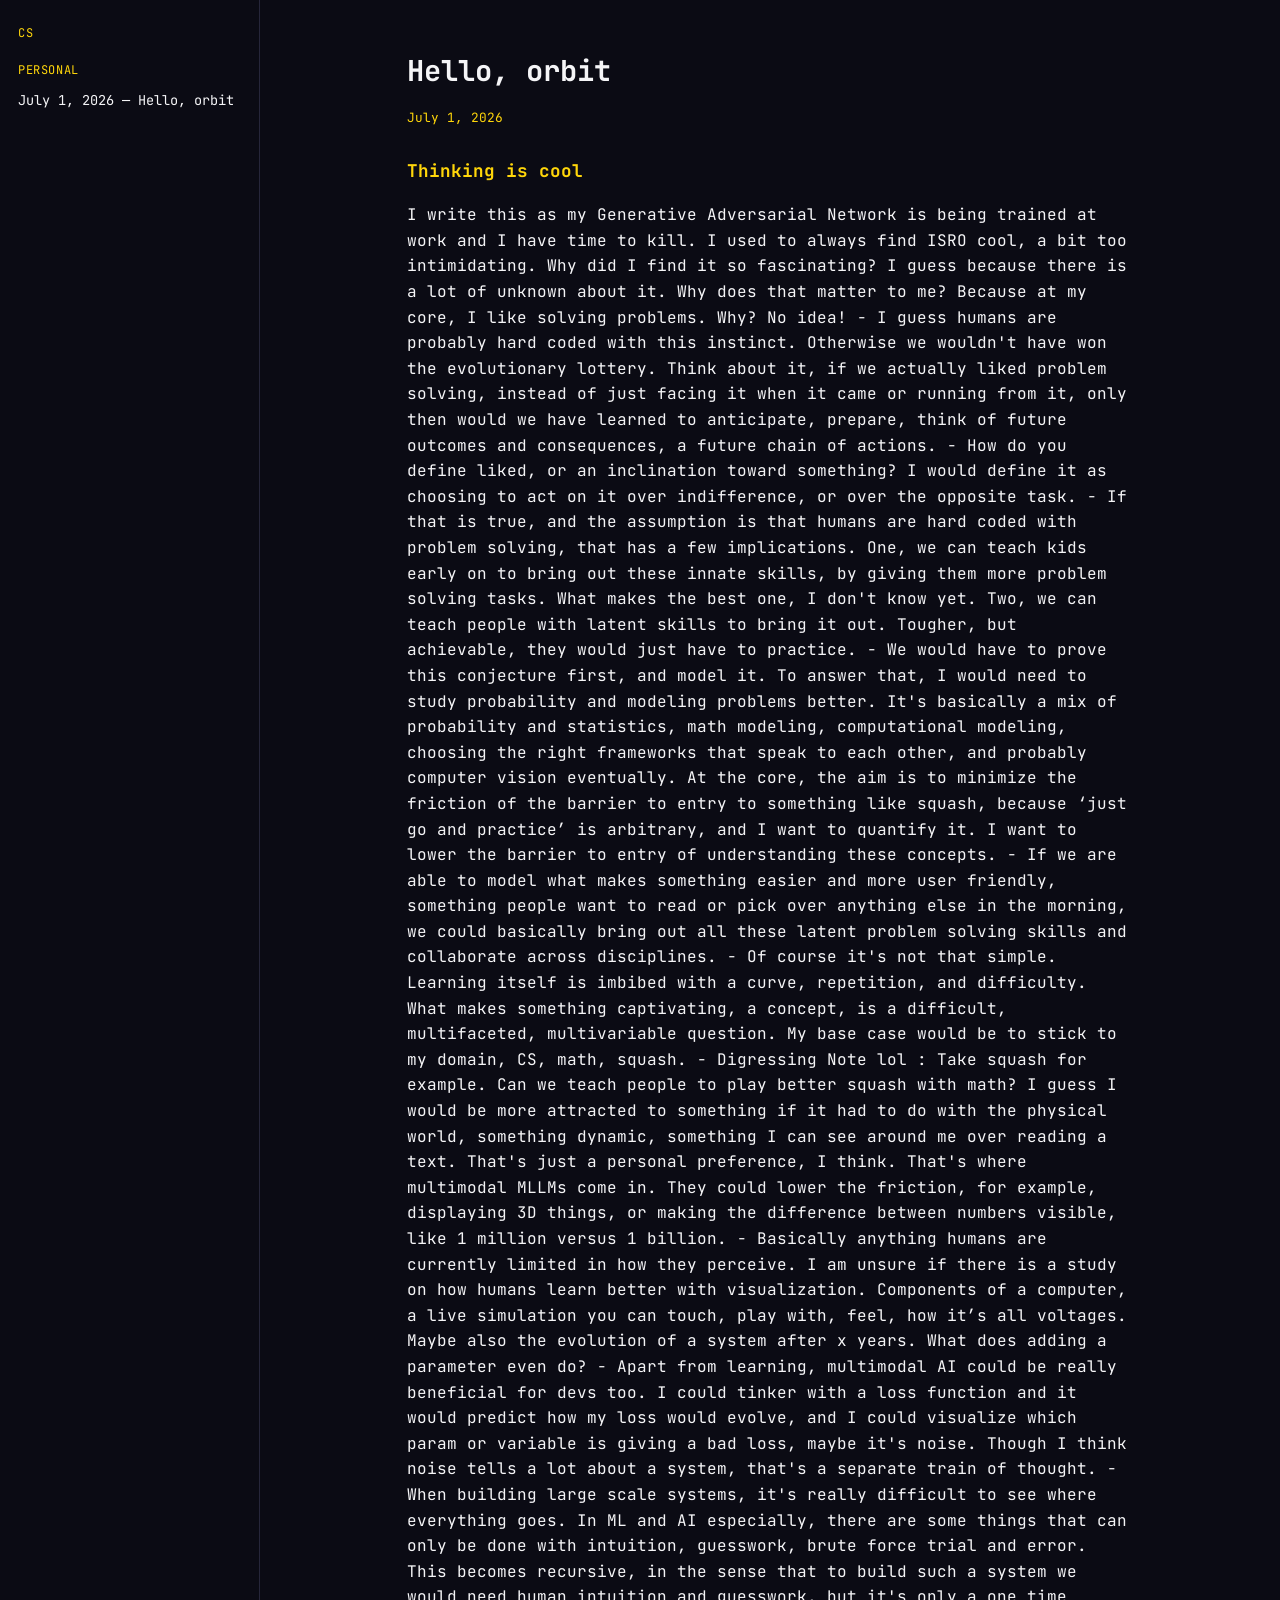
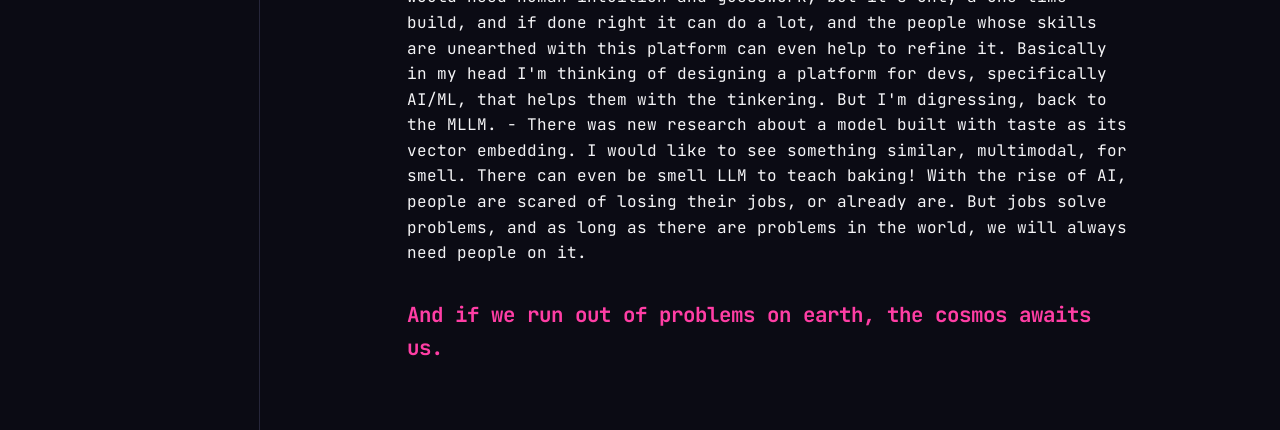
==== docs/posts/2026-07-01-hello-orbit.html @ 81a6343c "initial site" ====
<!DOCTYPE html>
<html lang="en">
<head>
<meta charset="UTF-8">
<meta name="viewport" content="width=device-width, initial-scale=1.0">
<title>Hello, orbit · dhwani's orbit</title>
<link rel="preconnect" href="https://fonts.googleapis.com">
<link href="https://fonts.googleapis.com/css2?family=JetBrains+Mono:wght@400;500;700&display=swap" rel="stylesheet">
<link rel="stylesheet" href="../style.css">
</head>
<body>
<nav id="sidebar">
<span class="tag">cs</span>
<span class="tag">personal</span>
<a href="2026-07-01-hello-orbit.html">July 1, 2026 — Hello, orbit</a>
</nav>
<main>
<h1>Hello, orbit</h1>
<p class="date">July 1, 2026</p>
<h3>Thinking is cool</h3>
<p>I write this as my Generative Adversarial Network is being trained at work and I have time to kill. I used to always find ISRO cool, a bit too intimidating. Why did I find it so fascinating? I guess because there is a lot of unknown about it. Why does that matter to me? Because at my core, I like solving problems. Why? No idea! - I guess humans are probably hard coded with this instinct. Otherwise we wouldn't have won the evolutionary lottery. Think about it, if we actually liked problem solving, instead of just facing it when it came or running from it, only then would we have learned to anticipate, prepare, think of future outcomes and consequences, a future chain of actions. - How do you define liked, or an inclination toward something? I would define it as choosing to act on it over indifference, or over the opposite task. - If that is true, and the assumption is that humans are hard coded with problem solving, that has a few implications. One, we can teach kids early on to bring out these innate skills, by giving them more problem solving tasks. What makes the best one, I don't know yet. Two, we can teach people with latent skills to bring it out. Tougher, but achievable, they would just have to practice. - We would have to prove this conjecture first, and model it. To answer that, I would need to study probability and modeling problems better. It's basically a mix of probability and statistics, math modeling, computational modeling, choosing the right frameworks that speak to each other, and probably computer vision eventually. At the core, the aim is to minimize the friction of the barrier to entry to something like squash, because ‘just go and practice’ is arbitrary, and I want to quantify it. I want to lower the barrier to entry of understanding these concepts. - If we are able to model what makes something easier and more user friendly, something people want to read or pick over anything else in the morning, we could basically bring out all these latent problem solving skills and collaborate across disciplines. - Of course it's not that simple. Learning itself is imbibed with a curve, repetition, and difficulty. What makes something captivating, a concept, is a difficult, multifaceted, multivariable question. My base case would be to stick to my domain, CS, math, squash. - Digressing Note lol : Take squash for example. Can we teach people to play better squash with math? I guess I would be more attracted to something if it had to do with the physical world, something dynamic, something I can see around me over reading a text. That's just a personal preference, I think. That's where multimodal MLLMs come in. They could lower the friction, for example, displaying 3D things, or making the difference between numbers visible, like 1 million versus 1 billion. - Basically anything humans are currently limited in how they perceive. I am unsure if there is a study on how humans learn better with visualization. Components of a computer, a live simulation you can touch, play with, feel, how it’s all voltages. Maybe also the evolution of a system after x years. What does adding a parameter even do? - Apart from learning, multimodal AI could be really beneficial for devs too. I could tinker with a loss function and it would predict how my loss would evolve, and I could visualize which param or variable is giving a bad loss, maybe it's noise. Though I think noise tells a lot about a system, that's a separate train of thought. - When building large scale systems, it's really difficult to see where everything goes. In ML and AI especially, there are some things that can only be done with intuition, guesswork, brute force trial and error. This becomes recursive, in the sense that to build such a system we would need human intuition and guesswork, but it's only a one time build, and if done right it can do a lot, and the people whose skills are unearthed with this platform can even help to refine it. Basically in my head I'm thinking of designing a platform for devs, specifically AI/ML, that helps them with the tinkering. But I'm digressing, back to the MLLM. - There was new research about a model built with taste as its vector embedding. I would like to see something similar, multimodal, for smell. There can even be smell LLM to teach baking! With the rise of AI, people are scared of losing their jobs, or already are. But jobs solve problems, and as long as there are problems in the world, we will always need people on it.</p>
<h2>And if we run out of problems on earth, the cosmos awaits us.</h2>
</main>
</body>
</html>
---- docs/style.css ----
:root {
  --yellow: #FFD60A;
  --pink: #FF3EA5;
  --bg: #0B0B14;
  --text: #F5F5F7;
  --muted: #9A9AB0;
  --border: #26263A;
}

* { box-sizing: border-box; }

html, body {
  margin: 0;
  padding: 0;
  background: var(--bg);
  color: var(--text);
  font-family: 'JetBrains Mono', monospace;
  line-height: 1.6;
}

body {
  display: flex;
  min-height: 100vh;
}

a { color: var(--pink); text-decoration: none; }
a:hover { color: var(--yellow); }

#sidebar {
  width: 260px;
  flex-shrink: 0;
  border-right: 1px solid var(--border);
  padding: 24px 18px;
  overflow-y: auto;
}

#sidebar a {
  display: block;
  padding: 6px 0;
  font-size: 0.85rem;
  color: var(--text);
}

#sidebar a:hover { color: var(--pink); }

#sidebar .tag {
  display: block;
  color: var(--yellow);
  font-size: 0.75rem;
  text-transform: uppercase;
  letter-spacing: 0.05em;
  margin: 18px 0 4px;
}

#sidebar .tag:first-child { margin-top: 0; }

main {
  flex: 1;
  padding: 48px 6vw;
  max-width: 880px;
  margin: 0 auto;
  width: 100%;
}

main p { font-size: 1rem; }

main h1 { color: var(--text); font-size: 1.8rem; margin: 0 0 6px; }
main .date { color: var(--yellow); font-size: 0.8rem; margin-bottom: 28px; }

main h2 { color: var(--pink); font-size: 1.3rem; margin-top: 32px; }
main h3 { color: var(--yellow); font-size: 1.1rem; margin-top: 24px; }
main p { margin: 14px 0; }

main code {
  background: #14141F;
  border: 1px solid var(--border);
  padding: 2px 6px;
  border-radius: 4px;
  color: var(--yellow);
}

main pre {
  background: #14141F;
  border: 1px solid var(--border);
  border-radius: 8px;
  padding: 14px 16px;
  overflow-x: auto;
}

main pre code { background: none; border: none; padding: 0; color: var(--text); }

main blockquote {
  margin: 16px 0;
  padding: 2px 18px;
  border-left: 3px solid var(--pink);
  color: var(--muted);
}

main ul, main ol { padding-left: 20px; }
main img { max-width: 100%; border-radius: 8px; }
main hr { border: none; border-top: 1px solid var(--border); margin: 28px 0; }
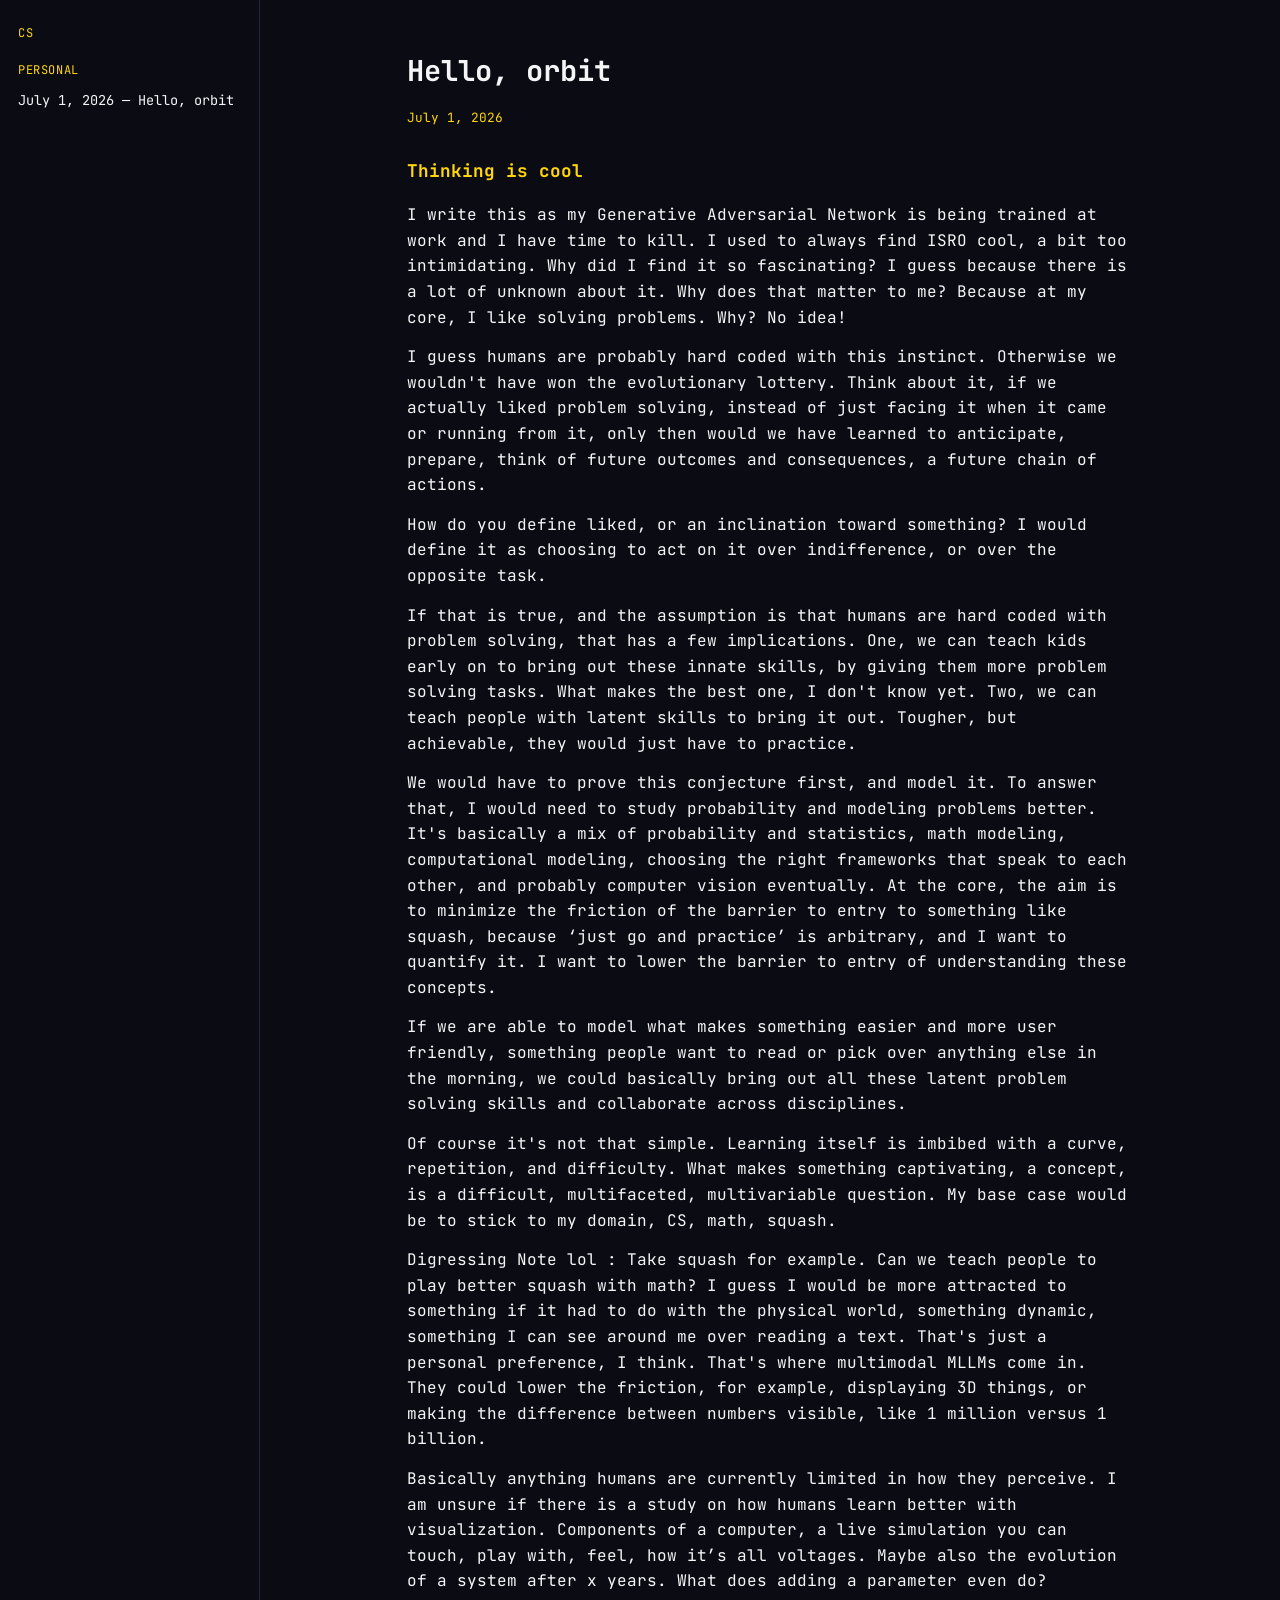
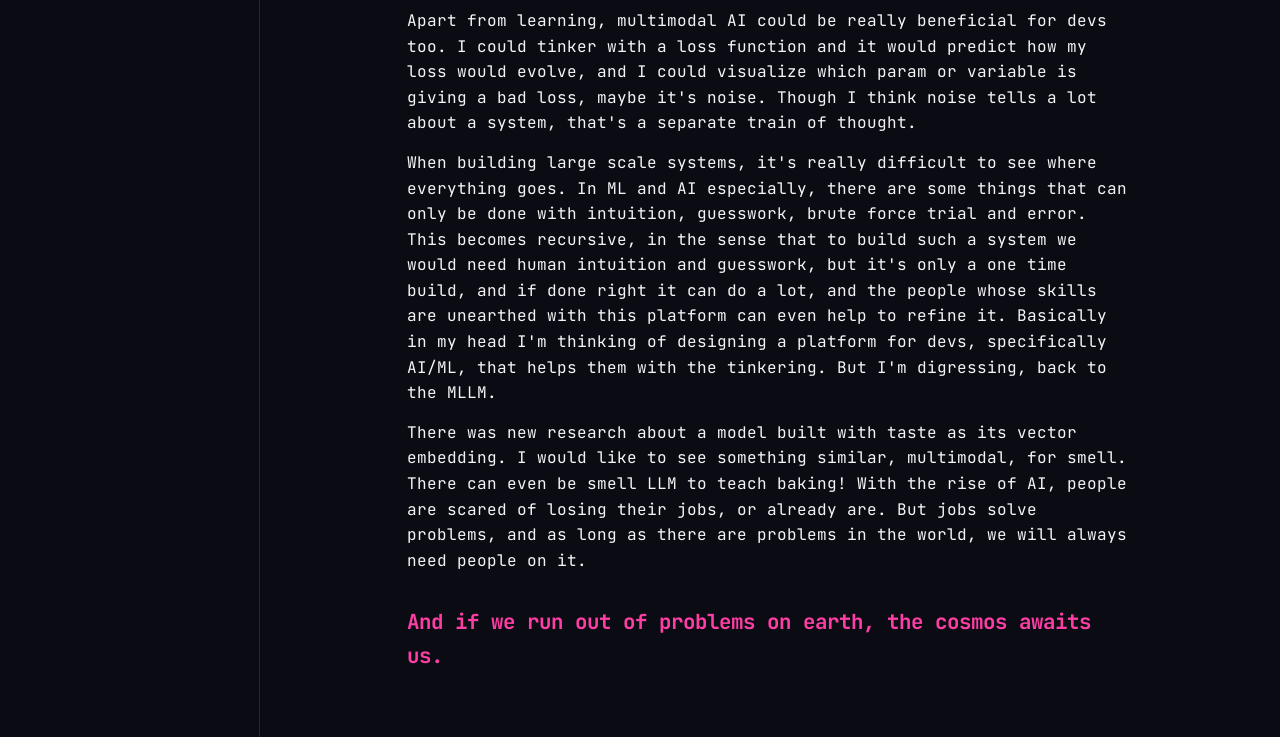
==== commit 30c06e84: "initial site" ====
--- a/docs/posts/2026-07-01-hello-orbit.html
+++ b/docs/posts/2026-07-01-hello-orbit.html
@@ -18,7 +18,18 @@
 <h1>Hello, orbit</h1>
 <p class="date">July 1, 2026</p>
 <h3>Thinking is cool</h3>
-<p>I write this as my Generative Adversarial Network is being trained at work and I have time to kill. I used to always find ISRO cool, a bit too intimidating. Why did I find it so fascinating? I guess because there is a lot of unknown about it. Why does that matter to me? Because at my core, I like solving problems. Why? No idea! - I guess humans are probably hard coded with this instinct. Otherwise we wouldn't have won the evolutionary lottery. Think about it, if we actually liked problem solving, instead of just facing it when it came or running from it, only then would we have learned to anticipate, prepare, think of future outcomes and consequences, a future chain of actions. - How do you define liked, or an inclination toward something? I would define it as choosing to act on it over indifference, or over the opposite task. - If that is true, and the assumption is that humans are hard coded with problem solving, that has a few implications. One, we can teach kids early on to bring out these innate skills, by giving them more problem solving tasks. What makes the best one, I don't know yet. Two, we can teach people with latent skills to bring it out. Tougher, but achievable, they would just have to practice. - We would have to prove this conjecture first, and model it. To answer that, I would need to study probability and modeling problems better. It's basically a mix of probability and statistics, math modeling, computational modeling, choosing the right frameworks that speak to each other, and probably computer vision eventually. At the core, the aim is to minimize the friction of the barrier to entry to something like squash, because ‘just go and practice’ is arbitrary, and I want to quantify it. I want to lower the barrier to entry of understanding these concepts. - If we are able to model what makes something easier and more user friendly, something people want to read or pick over anything else in the morning, we could basically bring out all these latent problem solving skills and collaborate across disciplines. - Of course it's not that simple. Learning itself is imbibed with a curve, repetition, and difficulty. What makes something captivating, a concept, is a difficult, multifaceted, multivariable question. My base case would be to stick to my domain, CS, math, squash. - Digressing Note lol : Take squash for example. Can we teach people to play better squash with math? I guess I would be more attracted to something if it had to do with the physical world, something dynamic, something I can see around me over reading a text. That's just a personal preference, I think. That's where multimodal MLLMs come in. They could lower the friction, for example, displaying 3D things, or making the difference between numbers visible, like 1 million versus 1 billion. - Basically anything humans are currently limited in how they perceive. I am unsure if there is a study on how humans learn better with visualization. Components of a computer, a live simulation you can touch, play with, feel, how it’s all voltages. Maybe also the evolution of a system after x years. What does adding a parameter even do? - Apart from learning, multimodal AI could be really beneficial for devs too. I could tinker with a loss function and it would predict how my loss would evolve, and I could visualize which param or variable is giving a bad loss, maybe it's noise. Though I think noise tells a lot about a system, that's a separate train of thought. - When building large scale systems, it's really difficult to see where everything goes. In ML and AI especially, there are some things that can only be done with intuition, guesswork, brute force trial and error. This becomes recursive, in the sense that to build such a system we would need human intuition and guesswork, but it's only a one time build, and if done right it can do a lot, and the people whose skills are unearthed with this platform can even help to refine it. Basically in my head I'm thinking of designing a platform for devs, specifically AI/ML, that helps them with the tinkering. But I'm digressing, back to the MLLM. - There was new research about a model built with taste as its vector embedding. I would like to see something similar, multimodal, for smell. There can even be smell LLM to teach baking! With the rise of AI, people are scared of losing their jobs, or already are. But jobs solve problems, and as long as there are problems in the world, we will always need people on it.</p>
+<p>I write this as my Generative Adversarial Network is being trained at work and I have time to kill. I used to always find ISRO cool, a bit too intimidating. Why did I find it so fascinating? I guess because there is a lot of unknown about it. Why does that matter to me? Because at my core, I like solving problems. Why? No idea!</p>
+<p>I guess humans are probably hard coded with this instinct. Otherwise we wouldn't have won the evolutionary lottery. Think about it, if we actually liked problem solving, instead of just facing it when it came or running from it, only then would we have learned to anticipate, prepare, think of future outcomes and consequences, a future chain of actions.</p>
+<p>How do you define liked, or an inclination toward something? I would define it as choosing to act on it over indifference, or over the opposite task.</p>
+<p>If that is true, and the assumption is that humans are hard coded with problem solving, that has a few implications. One, we can teach kids early on to bring out these innate skills, by giving them more problem solving tasks. What makes the best one, I don't know yet. Two, we can teach people with latent skills to bring it out. Tougher, but achievable, they would just have to practice.</p>
+<p>We would have to prove this conjecture first, and model it. To answer that, I would need to study probability and modeling problems better. It's basically a mix of probability and statistics, math modeling, computational modeling, choosing the right frameworks that speak to each other, and probably computer vision eventually. At the core, the aim is to minimize the friction of the barrier to entry to something like squash, because ‘just go and practice’ is arbitrary, and I want to quantify it. I want to lower the barrier to entry of understanding these concepts.</p>
+<p>If we are able to model what makes something easier and more user friendly, something people want to read or pick over anything else in the morning, we could basically bring out all these latent problem solving skills and collaborate across disciplines.</p>
+<p>Of course it's not that simple. Learning itself is imbibed with a curve, repetition, and difficulty. What makes something captivating, a concept, is a difficult, multifaceted, multivariable question. My base case would be to stick to my domain, CS, math, squash.</p>
+<p>Digressing Note lol : Take squash for example. Can we teach people to play better squash with math? I guess I would be more attracted to something if it had to do with the physical world, something dynamic, something I can see around me over reading a text. That's just a personal preference, I think. That's where multimodal MLLMs come in. They could lower the friction, for example, displaying 3D things, or making the difference between numbers visible, like 1 million versus 1 billion.</p>
+<p>Basically anything humans are currently limited in how they perceive. I am unsure if there is a study on how humans learn better with visualization. Components of a computer, a live simulation you can touch, play with, feel, how it’s all voltages. Maybe also the evolution of a system after x years. What does adding a parameter even do?</p>
+<p>Apart from learning, multimodal AI could be really beneficial for devs too. I could tinker with a loss function and it would predict how my loss would evolve, and I could visualize which param or variable is giving a bad loss, maybe it's noise. Though I think noise tells a lot about a system, that's a separate train of thought.</p>
+<p>When building large scale systems, it's really difficult to see where everything goes. In ML and AI especially, there are some things that can only be done with intuition, guesswork, brute force trial and error. This becomes recursive, in the sense that to build such a system we would need human intuition and guesswork, but it's only a one time build, and if done right it can do a lot, and the people whose skills are unearthed with this platform can even help to refine it. Basically in my head I'm thinking of designing a platform for devs, specifically AI/ML, that helps them with the tinkering. But I'm digressing, back to the MLLM.</p>
+<p>There was new research about a model built with taste as its vector embedding. I would like to see something similar, multimodal, for smell. There can even be smell LLM to teach baking! With the rise of AI, people are scared of losing their jobs, or already are. But jobs solve problems, and as long as there are problems in the world, we will always need people on it.</p>
 <h2>And if we run out of problems on earth, the cosmos awaits us.</h2>
 </main>
 </body>
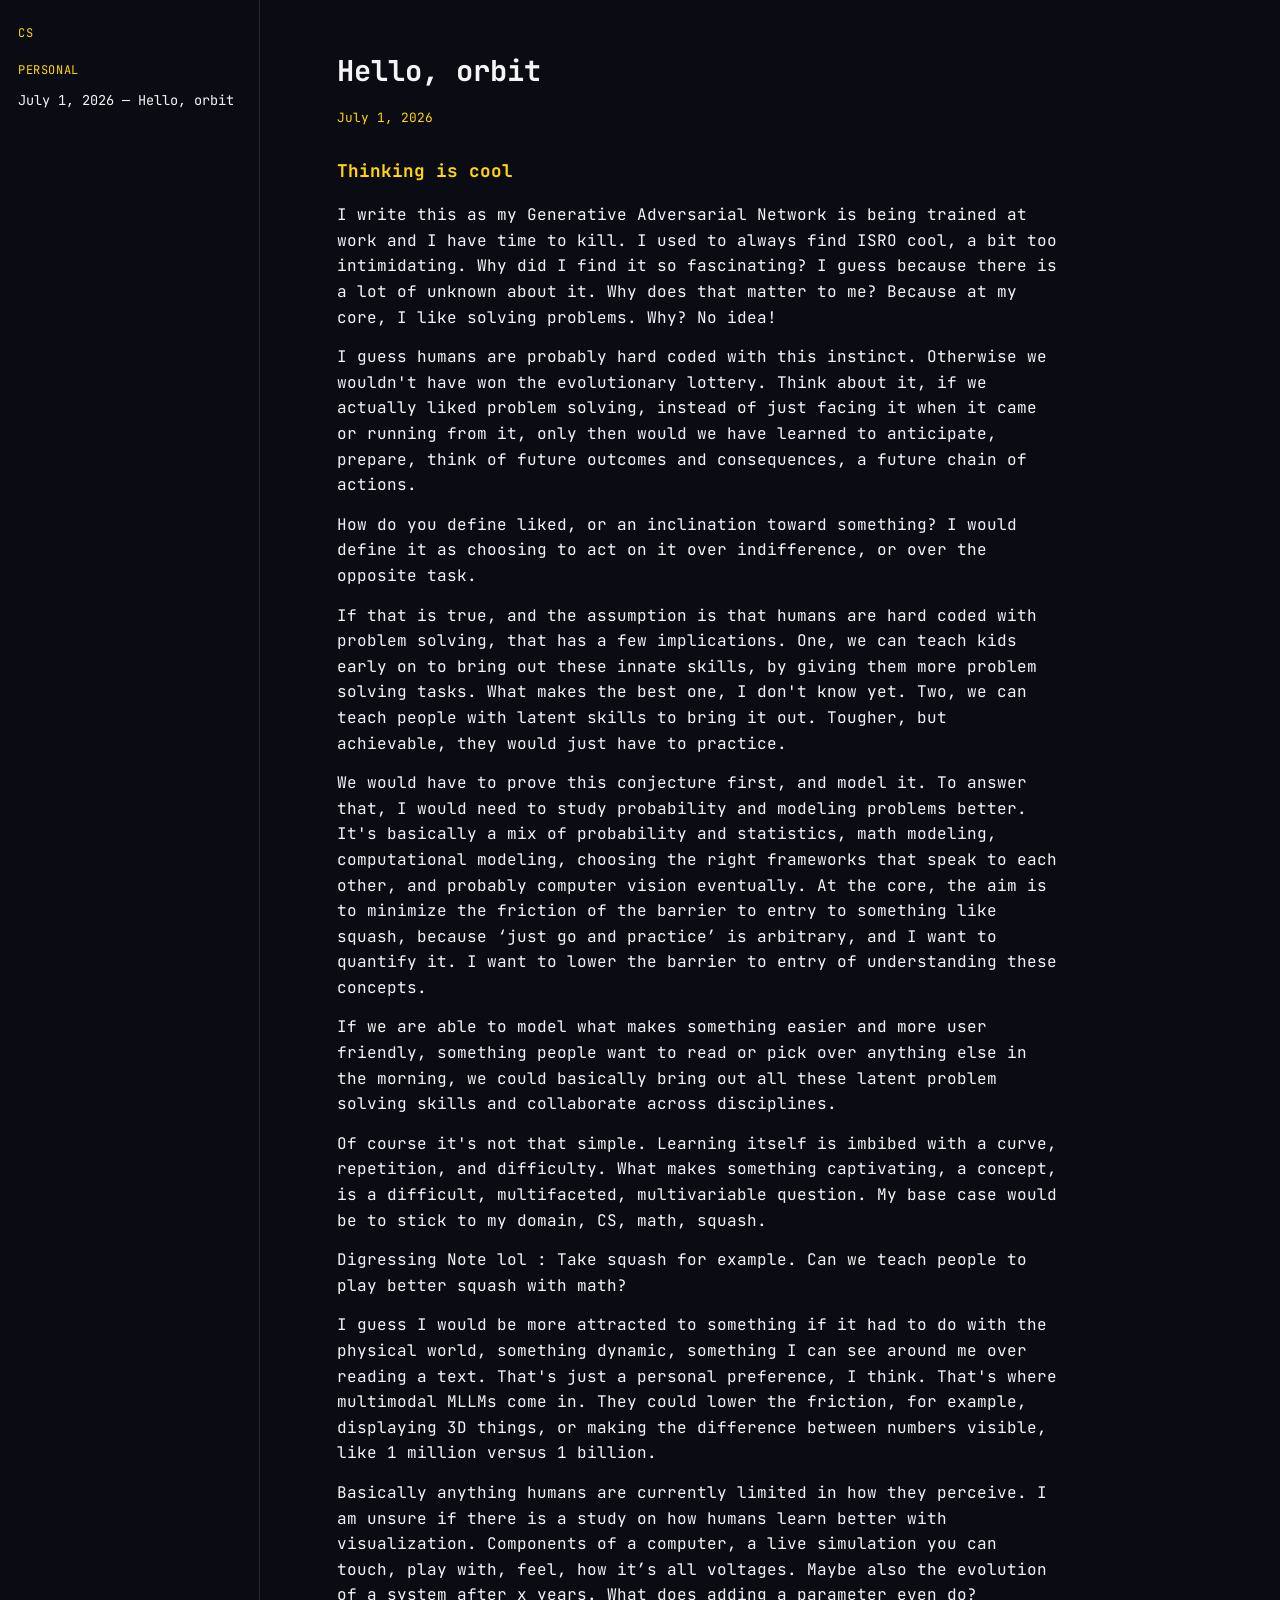
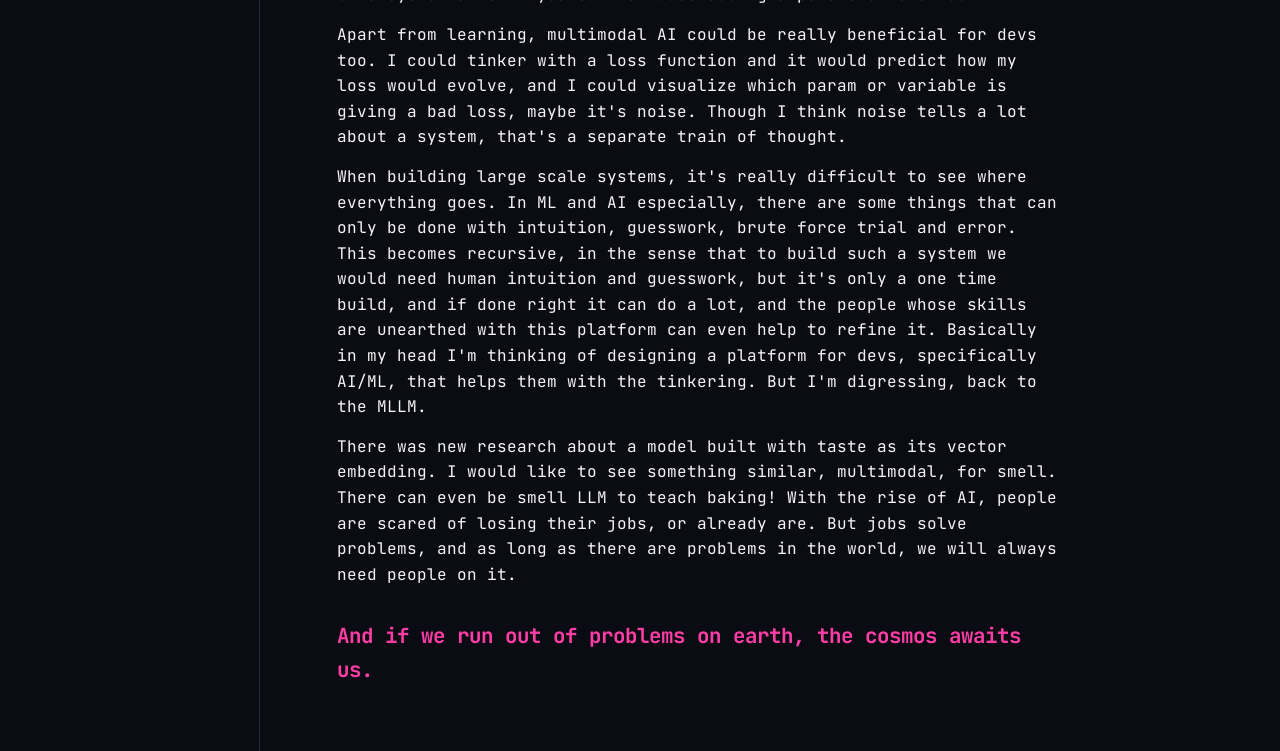
==== commit 2def15ff: "initial site" ====
--- a/docs/posts/2026-07-01-hello-orbit.html
+++ b/docs/posts/2026-07-01-hello-orbit.html
@@ -25,7 +25,8 @@
 <p>We would have to prove this conjecture first, and model it. To answer that, I would need to study probability and modeling problems better. It's basically a mix of probability and statistics, math modeling, computational modeling, choosing the right frameworks that speak to each other, and probably computer vision eventually. At the core, the aim is to minimize the friction of the barrier to entry to something like squash, because ‘just go and practice’ is arbitrary, and I want to quantify it. I want to lower the barrier to entry of understanding these concepts.</p>
 <p>If we are able to model what makes something easier and more user friendly, something people want to read or pick over anything else in the morning, we could basically bring out all these latent problem solving skills and collaborate across disciplines.</p>
 <p>Of course it's not that simple. Learning itself is imbibed with a curve, repetition, and difficulty. What makes something captivating, a concept, is a difficult, multifaceted, multivariable question. My base case would be to stick to my domain, CS, math, squash.</p>
-<p>Digressing Note lol : Take squash for example. Can we teach people to play better squash with math? I guess I would be more attracted to something if it had to do with the physical world, something dynamic, something I can see around me over reading a text. That's just a personal preference, I think. That's where multimodal MLLMs come in. They could lower the friction, for example, displaying 3D things, or making the difference between numbers visible, like 1 million versus 1 billion.</p>
+<p>Digressing Note lol : Take squash for example. Can we teach people to play better squash with math?</p>
+<p>I guess I would be more attracted to something if it had to do with the physical world, something dynamic, something I can see around me over reading a text. That's just a personal preference, I think. That's where multimodal MLLMs come in. They could lower the friction, for example, displaying 3D things, or making the difference between numbers visible, like 1 million versus 1 billion.</p>
 <p>Basically anything humans are currently limited in how they perceive. I am unsure if there is a study on how humans learn better with visualization. Components of a computer, a live simulation you can touch, play with, feel, how it’s all voltages. Maybe also the evolution of a system after x years. What does adding a parameter even do?</p>
 <p>Apart from learning, multimodal AI could be really beneficial for devs too. I could tinker with a loss function and it would predict how my loss would evolve, and I could visualize which param or variable is giving a bad loss, maybe it's noise. Though I think noise tells a lot about a system, that's a separate train of thought.</p>
 <p>When building large scale systems, it's really difficult to see where everything goes. In ML and AI especially, there are some things that can only be done with intuition, guesswork, brute force trial and error. This becomes recursive, in the sense that to build such a system we would need human intuition and guesswork, but it's only a one time build, and if done right it can do a lot, and the people whose skills are unearthed with this platform can even help to refine it. Basically in my head I'm thinking of designing a platform for devs, specifically AI/ML, that helps them with the tinkering. But I'm digressing, back to the MLLM.</p>
--- a/docs/style.css
+++ b/docs/style.css
@@ -58,7 +58,6 @@
   flex: 1;
   padding: 48px 6vw;
   max-width: 880px;
-  margin: 0 auto;
   width: 100%;
 }
 
